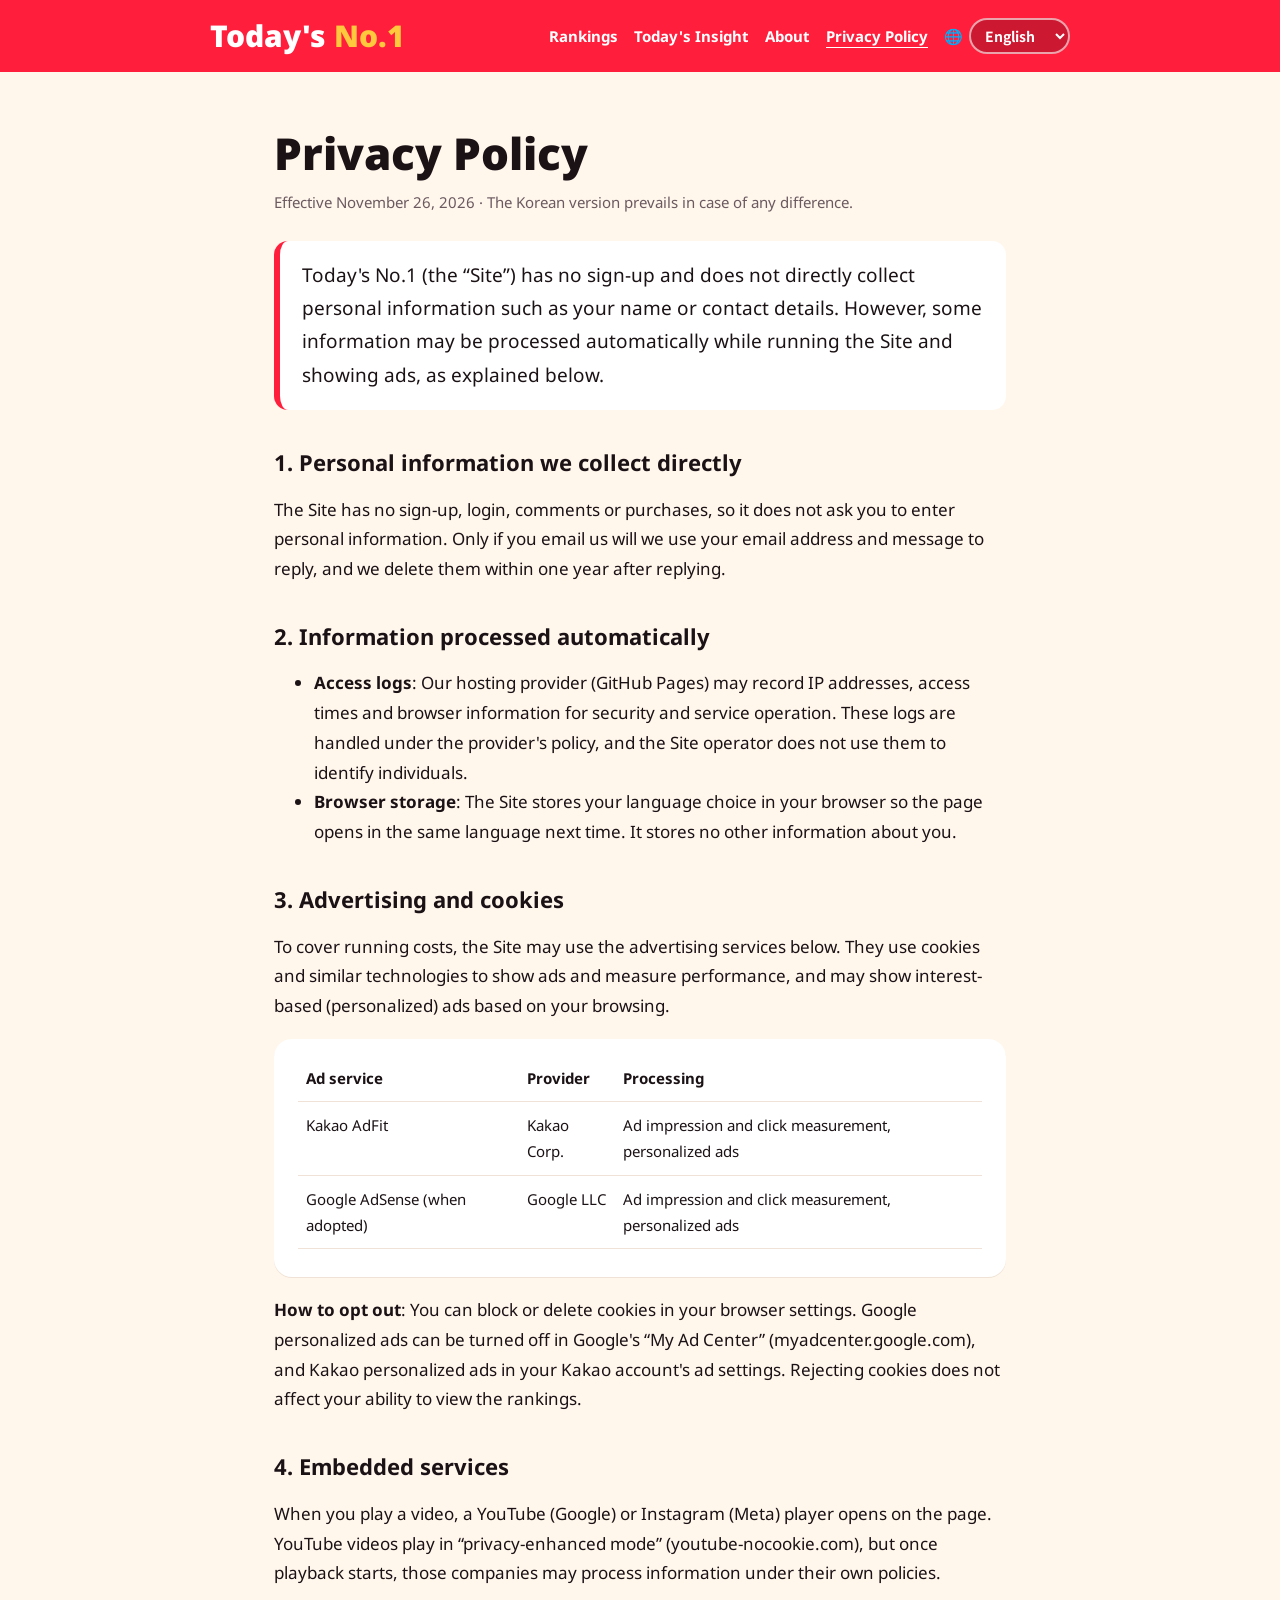
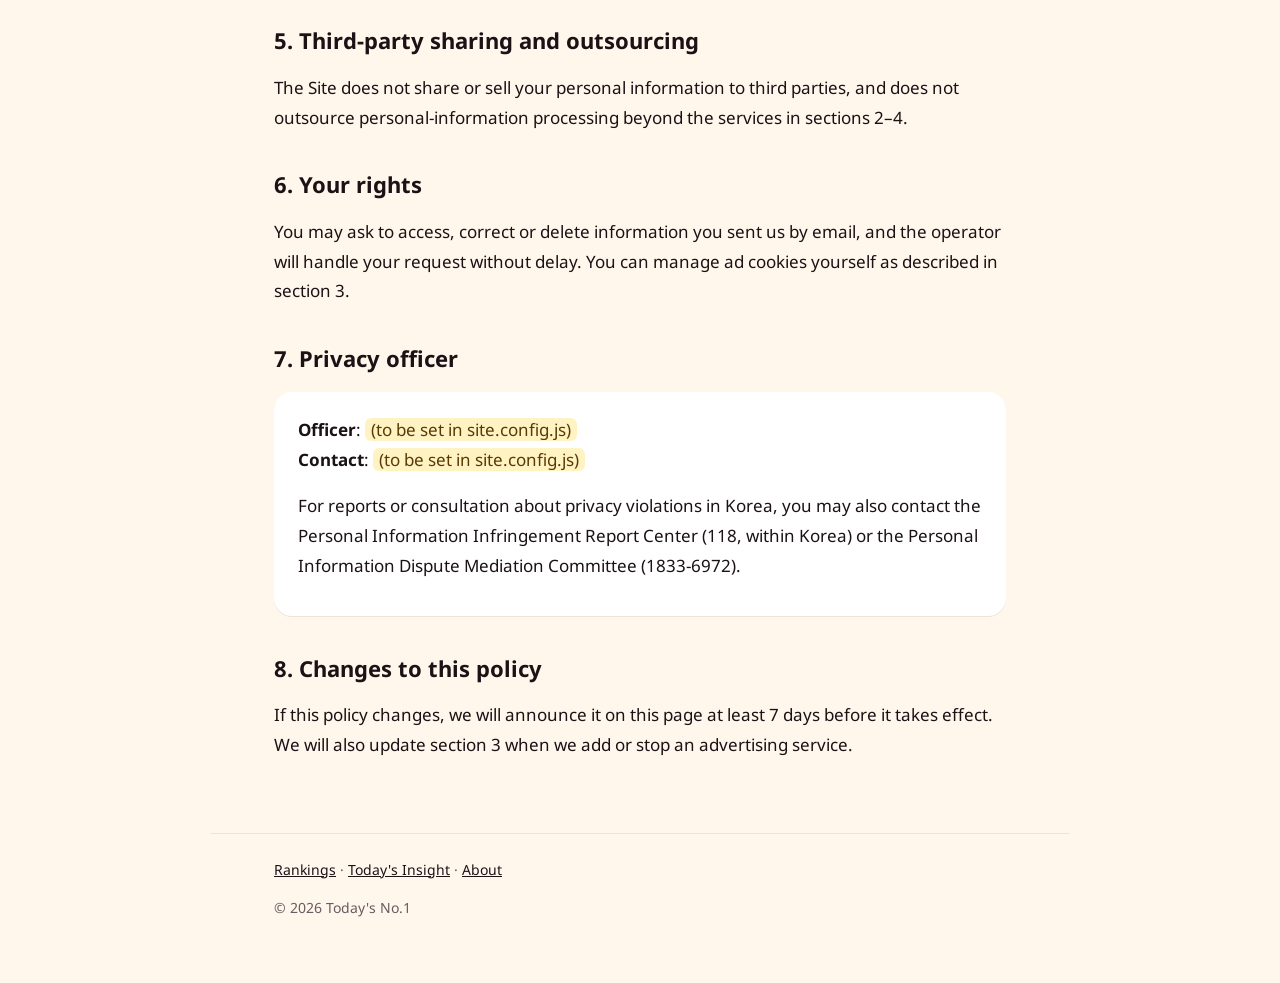
==== privacy.html @ 50cc7dae "오늘의 1위 사이트 첫 배포: 7개 언어, 설치형 앱, 서버 조회수 갱신 Co-Authored-By: Claude Opus 5.5 <noreply@anthropic.com> Cla" ====
<!DOCTYPE html>
<html lang="ko">
<head>
<meta charset="utf-8">
<meta name="viewport" content="width=device-width, initial-scale=1, viewport-fit=cover">
<title>개인정보처리방침 — 오늘의 1위</title>
<meta name="description" content="오늘의 1위 개인정보처리방침">
<link rel="icon" type="image/png" sizes="32x32" href="icons/favicon-32.png">
<link rel="manifest" href="manifest.webmanifest">
<link rel="apple-touch-icon" href="icons/apple-touch-icon.png">
<meta name="theme-color" content="#ff1f3d">
<link rel="preconnect" href="https://fonts.googleapis.com">
<link href="https://fonts.googleapis.com/css2?family=Black+Han+Sans&family=Noto+Sans+KR:wght@400;700&display=swap" rel="stylesheet">
<link rel="stylesheet" href="assets/doc.css">
</head>
<body data-title-en="Privacy Policy — Today's No.1">
<header class="top"><div class="top-in">
  <a class="logo" href="./" data-t="logo">오늘의 <span>1위</span></a>
  <nav aria-label="사이트"><a href="./" data-t="nav_rank">순위</a><a href="posts/" data-t="nav_post">오늘의 해설</a><a href="about.html" data-t="nav_about">소개</a><a href="privacy.html" aria-current="page" data-t="nav_privacy">개인정보처리방침</a><label class="lang">🌐<select class="langsel" aria-label="Language"></select></label></nav>
</div></header>
<main>
<div id="tnote" class="tnote" hidden></div>
<div data-lang="ko">
  <h1>개인정보처리방침</h1>
  <p class="meta">시행일 2026년 11월 26일</p>
  <p class="lead">오늘의 1위(이하 ‘사이트’)는 회원가입이 없으며, 이용자의 이름·연락처 같은 개인정보를 직접 수집하지 않습니다. 다만 사이트 운영과 광고 게재 과정에서 아래와 같이 일부 정보가 자동으로 처리될 수 있어 이를 알려 드립니다.</p>

  <h2>1. 직접 수집하는 개인정보</h2>
  <p>사이트는 회원가입, 로그인, 댓글, 구매 기능이 없으므로 이용자로부터 개인정보를 직접 입력받지 않습니다. 이용자가 문의 이메일을 보내는 경우에만 보낸 이메일 주소와 내용을 답변 목적으로 이용하며, 답변을 마친 뒤 1년 이내에 삭제합니다.</p>

  <h2>2. 자동으로 처리되는 정보</h2>
  <ul>
    <li><b>접속 기록</b>: 사이트를 제공하는 호스팅 업체(GitHub Pages)는 보안과 서비스 운영을 위해 접속 IP 주소, 접속 시각, 브라우저 정보 등을 기록할 수 있습니다. 이 기록은 호스팅 업체의 정책에 따라 처리되며 사이트 운영자는 이를 개인 식별 목적으로 이용하지 않습니다.</li>
    <li><b>브라우저 저장 공간</b>: 다음 방문 때 같은 언어로 열리도록 이용자가 고른 언어만 브라우저에 저장합니다. 그 밖의 이용자 정보는 저장하지 않습니다.</li>
  </ul>

  <h2>3. 광고와 쿠키</h2>
  <p>사이트는 운영비 마련을 위해 아래 광고 서비스를 이용할 수 있습니다. 이 서비스들은 광고를 보여 주고 성과를 측정하기 위해 쿠키 등 기기 식별 기술을 사용하며, 이용자의 방문 기록을 바탕으로 관심 기반(맞춤형) 광고를 제공할 수 있습니다.</p>
  <div class="card">
  <table>
    <thead><tr><th>광고 서비스</th><th>제공 회사</th><th>처리 내용</th></tr></thead>
    <tbody>
      <tr><td>카카오 애드핏</td><td>주식회사 카카오</td><td>광고 노출·클릭 측정, 맞춤형 광고</td></tr>
      <tr><td>Google 애드센스 (도입 시)</td><td>Google LLC</td><td>광고 노출·클릭 측정, 맞춤형 광고</td></tr>
    </tbody>
  </table>
  </div>
  <p><b>거부하는 방법</b>: 브라우저 설정에서 쿠키 저장을 거부하거나 삭제할 수 있습니다. Google 맞춤 광고는 Google ‘내 광고 센터’(myadcenter.google.com)에서, 카카오 맞춤형 광고는 카카오 계정의 광고 설정에서 끌 수 있습니다. 쿠키를 거부해도 사이트의 순위 보기 기능은 그대로 이용할 수 있습니다.</p>

  <h2>4. 외부 서비스 퍼가기</h2>
  <p>영상을 재생하면 YouTube(Google) 또는 Instagram(Meta)의 플레이어가 페이지 안에 열립니다. 유튜브 영상은 쿠키 사용을 줄인 ‘개인정보 보호 강화 모드’(youtube-nocookie.com)로 재생하지만, 재생을 시작하면 해당 회사가 자사 정책에 따라 정보를 처리할 수 있습니다.</p>

  <h2>5. 개인정보의 제3자 제공과 처리 위탁</h2>
  <p>사이트는 이용자의 개인정보를 제3자에게 제공하거나 판매하지 않습니다. 위 2~4항의 서비스 이용 외에 개인정보 처리를 위탁하지 않습니다.</p>

  <h2>6. 이용자의 권리</h2>
  <p>이용자는 문의 이메일로 보낸 자신의 정보에 대해 열람·정정·삭제를 요청할 수 있으며, 운영자는 지체 없이 처리합니다. 광고 쿠키는 위 3항의 방법으로 직접 관리할 수 있습니다.</p>

  <h2>7. 개인정보 보호책임자</h2>
  <div class="card">
    <p><b>책임자</b>: <span data-site="operator"></span><br><b>연락처</b>: <span data-site="email"></span></p>
    <p>개인정보 침해에 대한 신고나 상담은 개인정보침해신고센터(국번 없이 118), 개인정보분쟁조정위원회(1833-6972)에도 문의할 수 있습니다.</p>
  </div>

  <h2>8. 방침의 변경</h2>
  <p>이 방침이 바뀌는 경우 시행 7일 전부터 이 페이지에 알립니다. 광고 서비스를 새로 도입하거나 중단할 때도 3항을 고쳐 알립니다.</p>
</div>
<div data-lang="en" lang="en" hidden>
  <h1>Privacy Policy</h1>
  <p class="meta">Effective November 26, 2026 · The Korean version prevails in case of any difference.</p>
  <p class="lead">Today's No.1 (the “Site”) has no sign-up and does not directly collect personal information such as your name or contact details. However, some information may be processed automatically while running the Site and showing ads, as explained below.</p>

  <h2>1. Personal information we collect directly</h2>
  <p>The Site has no sign-up, login, comments or purchases, so it does not ask you to enter personal information. Only if you email us will we use your email address and message to reply, and we delete them within one year after replying.</p>

  <h2>2. Information processed automatically</h2>
  <ul>
    <li><b>Access logs</b>: Our hosting provider (GitHub Pages) may record IP addresses, access times and browser information for security and service operation. These logs are handled under the provider's policy, and the Site operator does not use them to identify individuals.</li>
    <li><b>Browser storage</b>: The Site stores your language choice in your browser so the page opens in the same language next time. It stores no other information about you.</li>
  </ul>

  <h2>3. Advertising and cookies</h2>
  <p>To cover running costs, the Site may use the advertising services below. They use cookies and similar technologies to show ads and measure performance, and may show interest-based (personalized) ads based on your browsing.</p>
  <div class="card">
  <table>
    <thead><tr><th>Ad service</th><th>Provider</th><th>Processing</th></tr></thead>
    <tbody>
      <tr><td>Kakao AdFit</td><td>Kakao Corp.</td><td>Ad impression and click measurement, personalized ads</td></tr>
      <tr><td>Google AdSense (when adopted)</td><td>Google LLC</td><td>Ad impression and click measurement, personalized ads</td></tr>
    </tbody>
  </table>
  </div>
  <p><b>How to opt out</b>: You can block or delete cookies in your browser settings. Google personalized ads can be turned off in Google's “My Ad Center” (myadcenter.google.com), and Kakao personalized ads in your Kakao account's ad settings. Rejecting cookies does not affect your ability to view the rankings.</p>

  <h2>4. Embedded services</h2>
  <p>When you play a video, a YouTube (Google) or Instagram (Meta) player opens on the page. YouTube videos play in “privacy-enhanced mode” (youtube-nocookie.com), but once playback starts, those companies may process information under their own policies.</p>

  <h2>5. Third-party sharing and outsourcing</h2>
  <p>The Site does not share or sell your personal information to third parties, and does not outsource personal-information processing beyond the services in sections 2–4.</p>

  <h2>6. Your rights</h2>
  <p>You may ask to access, correct or delete information you sent us by email, and the operator will handle your request without delay. You can manage ad cookies yourself as described in section 3.</p>

  <h2>7. Privacy officer</h2>
  <div class="card">
    <p><b>Officer</b>: <span data-site="operator"></span><br><b>Contact</b>: <span data-site="email"></span></p>
    <p>For reports or consultation about privacy violations in Korea, you may also contact the Personal Information Infringement Report Center (118, within Korea) or the Personal Information Dispute Mediation Committee (1833-6972).</p>
  </div>

  <h2>8. Changes to this policy</h2>
  <p>If this policy changes, we will announce it on this page at least 7 days before it takes effect. We will also update section 3 when we add or stop an advertising service.</p>
</div>
</main>
<footer><a href="./" data-t="nav_rank">순위</a> · <a href="posts/" data-t="nav_post">오늘의 해설</a> · <a href="about.html" data-t="nav_about">소개</a><p id="fop"></p></footer>
<script src="site.config.js"></script>
<script src="assets/doc.js"></script>
</body>
</html>
---- assets/doc.css ----
/* 소개·개인정보처리방침·해설 페이지 공용 스타일 */
:root{color-scheme:light dark;--bg:light-dark(#fff6ec,#140f13);--card:light-dark(#fff,#211a20);--ink:light-dark(#1b1216,#fbf3ee);--sub:light-dark(#6b5a60,#bfaeb4);--line:light-dark(#f0e2d6,#33282f);--c:#ff1f3d;--gold:#ffc83d}
*{box-sizing:border-box;min-width:0}
body{margin:0;background:var(--bg);color:var(--ink);font:17px/1.75 "Noto Sans KR",system-ui,sans-serif;overflow-x:clip}
a{color:var(--c)}
.top{background:var(--c);color:#fff;padding:18px max(5vw,16px)}
.top-in{max-width:860px;margin:0 auto;display:flex;flex-wrap:wrap;align-items:center;justify-content:space-between;gap:8px 18px}
.logo{font:400 30px/1 "Black Han Sans",sans-serif;color:#fff;text-decoration:none}
.logo span{color:var(--gold)}
.top nav{display:flex;flex-wrap:wrap;gap:4px 16px;font-size:15px;font-weight:700}
.top nav a{color:#fff;text-decoration:none;min-height:36px;display:inline-flex;align-items:center}
.top nav a[aria-current]{text-decoration:underline;text-underline-offset:5px}
main{max-width:860px;margin:0 auto;padding:clamp(24px,5vw,56px) max(5vw,16px)}
h1{font:400 clamp(30px,5vw,44px)/1.15 "Black Han Sans",sans-serif;margin:0 0 10px;text-wrap:balance}
h2{font-size:22px;line-height:1.35;margin:38px 0 10px}
h3{font-size:18px;margin:24px 0 6px}
.meta{color:var(--sub);font-size:15px;margin:0 0 26px}
.lead{font-size:19px;color:var(--ink);background:var(--card);border-left:6px solid var(--c);border-radius:14px;padding:18px 22px;margin:0 0 10px}
.card{background:var(--card);border-radius:18px;padding:6px 24px 18px;margin:18px 0;box-shadow:0 1px 0 var(--line)}
table{width:100%;border-collapse:collapse;font-size:15px;margin:10px 0}
th,td{text-align:left;padding:10px 8px;border-bottom:1px solid var(--line);vertical-align:top}
td.n{text-align:right;white-space:nowrap;font-variant-numeric:tabular-nums}
.fill{background:#fff3c4;color:#5a3a00;border-radius:6px;padding:0 6px}
.posts{list-style:none;padding:0;margin:0}
.posts li{margin:0 0 14px}
.posts a{display:block;background:var(--card);border-radius:18px;padding:18px 22px;text-decoration:none;color:inherit;border-left:6px solid var(--c)}
.posts small{color:var(--c);font-weight:700}
.posts strong{display:block;font-size:20px;line-height:1.35;margin:2px 0 4px}
.posts p{margin:0;color:var(--sub);font-size:15px}
.adslot{text-align:center;margin:28px 0}.adslot:empty{display:none}
.adslot .adlabel{display:block;font-size:11px;color:var(--sub)}
footer{max-width:860px;margin:0 auto;padding:24px max(5vw,16px) 48px;color:var(--sub);font-size:14px;border-top:1px solid var(--line)}
footer a{color:var(--ink)}
a:focus-visible{outline:3px solid var(--gold);outline-offset:2px}
@media(max-width:600px){body{font-size:16px}table{font-size:13px}}
.lang{display:inline-flex;align-items:center;gap:6px;color:#fff}
.langsel{font:700 14px "Noto Sans KR",sans-serif;min-height:36px;border-radius:999px;border:2px solid rgba(255,255,255,.6);background:rgba(0,0,0,.2);color:#fff;padding:0 10px;cursor:pointer}
.langsel option{color:#111;background:#fff}
.langsel:focus-visible{outline:3px solid var(--gold);outline-offset:2px}
.tnote{background:#fff3c4;color:#5a3a00;border-radius:12px;padding:12px 16px;margin:0 0 22px;font-size:15px}
.tnote a{color:#5a3a00;font-weight:700}
:root:not([lang=ko]) h1,:root:not([lang=ko]) .logo{font-family:"Noto Sans","Noto Sans SC","Noto Sans JP","Noto Sans KR",system-ui,sans-serif;font-weight:900}
:root[lang=zh-CN] body{font-family:"Noto Sans SC","Noto Sans KR",system-ui,sans-serif}
:root[lang=ja] body{font-family:"Noto Sans JP","Noto Sans KR",system-ui,sans-serif}
:root[lang=en] body,:root[lang=es] body,:root[lang=fr] body,:root[lang=ru] body{font-family:"Noto Sans","Noto Sans KR",system-ui,sans-serif}
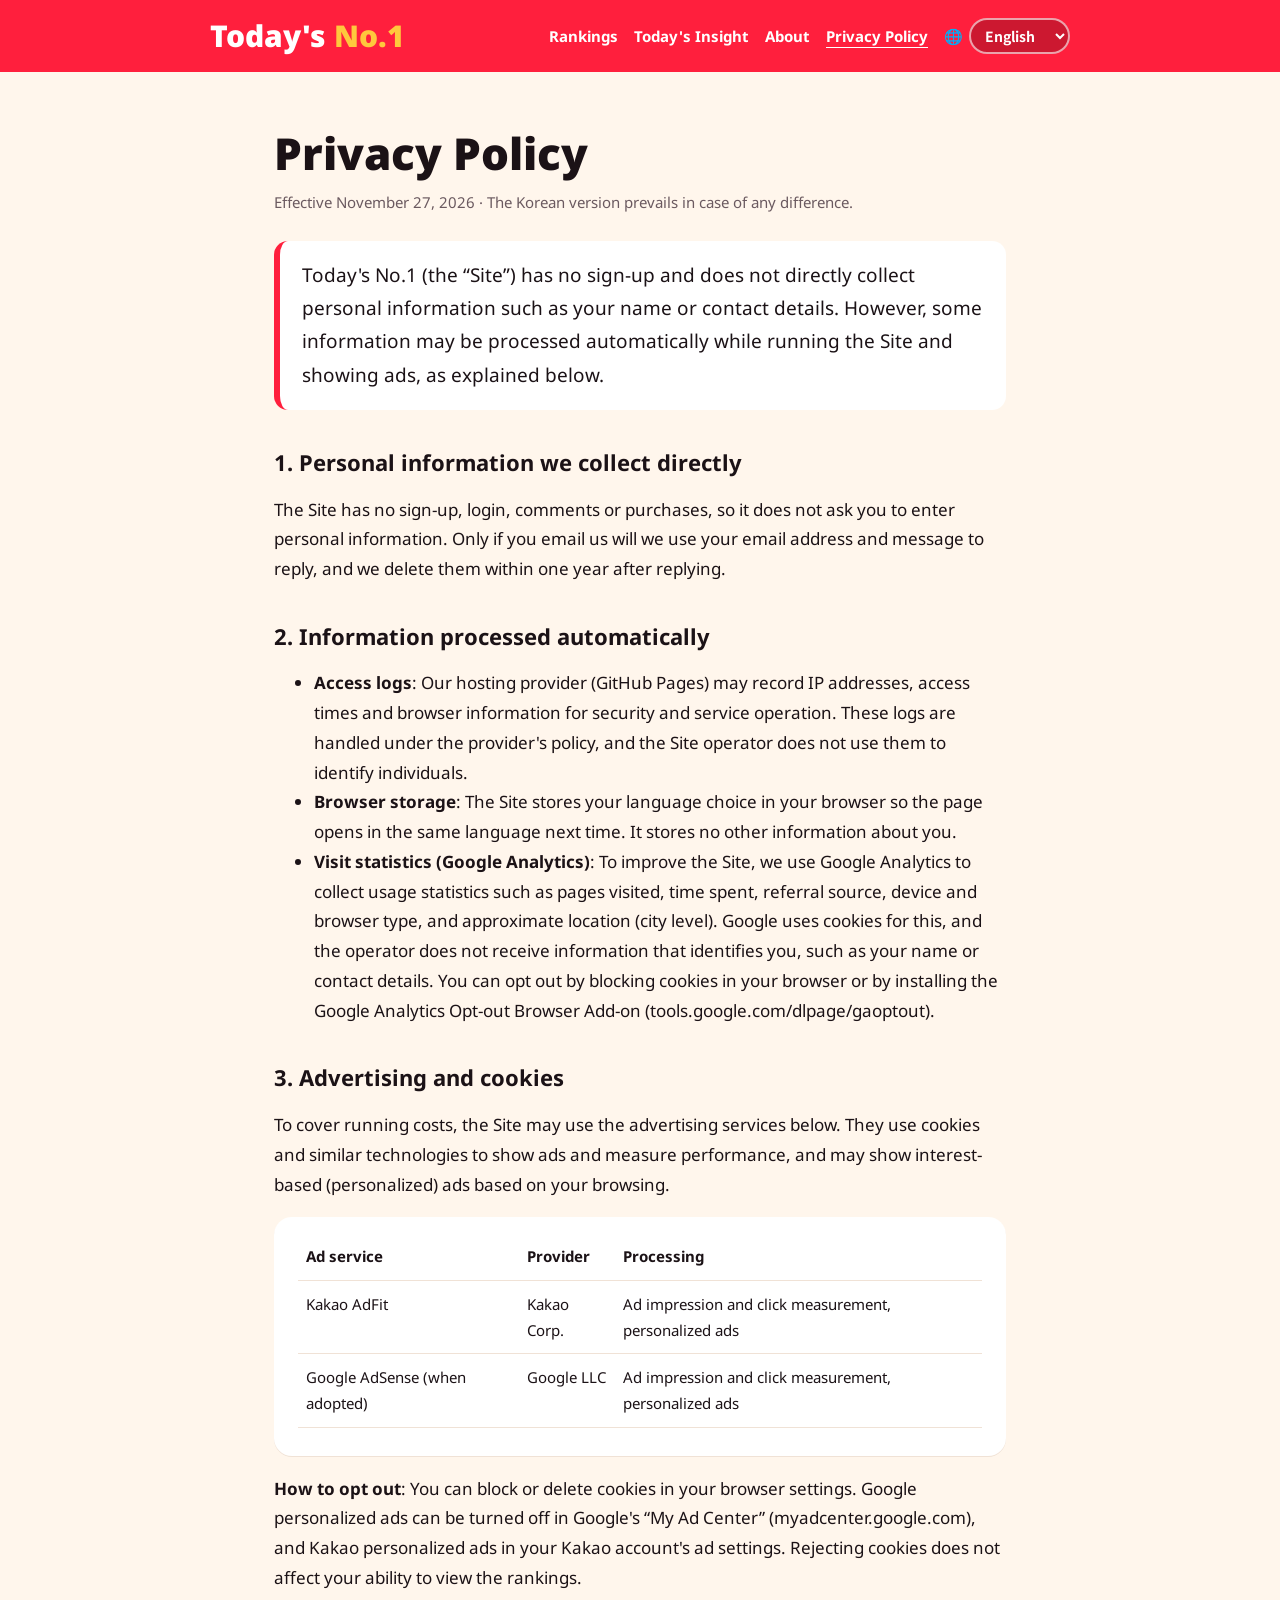
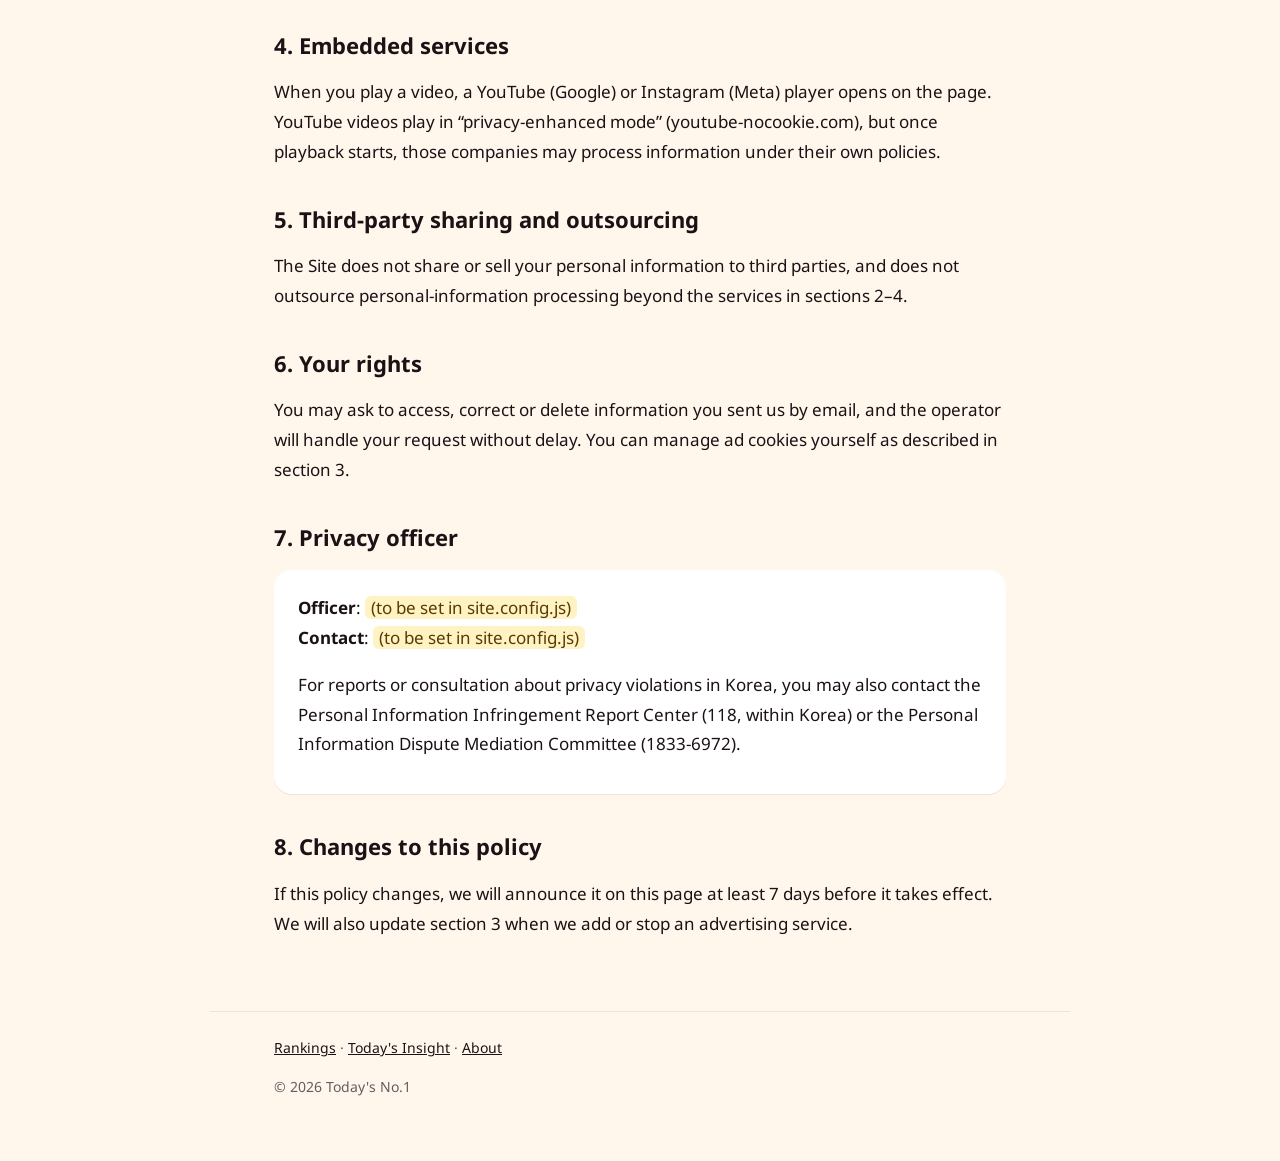
==== commit d663d17f: "구글 애널리틱스 방문자 통계 연결 준비 (측정 ID만 넣으면 작동), 개인정보처리방침 반영 Co-Authored-By: Claude Opus 5.5 <noreply@anthropi" ====
--- a/privacy.html
+++ b/privacy.html
@@ -22,7 +22,7 @@
 <div id="tnote" class="tnote" hidden></div>
 <div data-lang="ko">
   <h1>개인정보처리방침</h1>
-  <p class="meta">시행일 2026년 11월 26일</p>
+  <p class="meta">시행일 2026년 11월 27일</p>
   <p class="lead">오늘의 1위(이하 ‘사이트’)는 회원가입이 없으며, 이용자의 이름·연락처 같은 개인정보를 직접 수집하지 않습니다. 다만 사이트 운영과 광고 게재 과정에서 아래와 같이 일부 정보가 자동으로 처리될 수 있어 이를 알려 드립니다.</p>
 
   <h2>1. 직접 수집하는 개인정보</h2>
@@ -32,6 +32,7 @@
   <ul>
     <li><b>접속 기록</b>: 사이트를 제공하는 호스팅 업체(GitHub Pages)는 보안과 서비스 운영을 위해 접속 IP 주소, 접속 시각, 브라우저 정보 등을 기록할 수 있습니다. 이 기록은 호스팅 업체의 정책에 따라 처리되며 사이트 운영자는 이를 개인 식별 목적으로 이용하지 않습니다.</li>
     <li><b>브라우저 저장 공간</b>: 다음 방문 때 같은 언어로 열리도록 이용자가 고른 언어만 브라우저에 저장합니다. 그 밖의 이용자 정보는 저장하지 않습니다.</li>
+    <li><b>방문 통계(Google Analytics)</b>: 사이트 개선을 위해 Google Analytics로 방문 페이지, 머문 시간, 들어온 경로, 기기·브라우저 종류, 대략적인 지역(도시 단위) 같은 이용 통계를 수집합니다. 이 과정에서 Google이 쿠키를 사용하며, 운영자는 이름·연락처처럼 개인을 알아볼 수 있는 정보를 받지 않습니다. 원하지 않으시면 브라우저에서 쿠키를 차단하거나 Google 애널리틱스 차단 부가 기능(tools.google.com/dlpage/gaoptout)을 쓰실 수 있습니다.</li>
   </ul>
 
   <h2>3. 광고와 쿠키</h2>
@@ -67,7 +68,7 @@
 </div>
 <div data-lang="en" lang="en" hidden>
   <h1>Privacy Policy</h1>
-  <p class="meta">Effective November 26, 2026 · The Korean version prevails in case of any difference.</p>
+  <p class="meta">Effective November 27, 2026 · The Korean version prevails in case of any difference.</p>
   <p class="lead">Today's No.1 (the “Site”) has no sign-up and does not directly collect personal information such as your name or contact details. However, some information may be processed automatically while running the Site and showing ads, as explained below.</p>
 
   <h2>1. Personal information we collect directly</h2>
@@ -77,6 +78,7 @@
   <ul>
     <li><b>Access logs</b>: Our hosting provider (GitHub Pages) may record IP addresses, access times and browser information for security and service operation. These logs are handled under the provider's policy, and the Site operator does not use them to identify individuals.</li>
     <li><b>Browser storage</b>: The Site stores your language choice in your browser so the page opens in the same language next time. It stores no other information about you.</li>
+    <li><b>Visit statistics (Google Analytics)</b>: To improve the Site, we use Google Analytics to collect usage statistics such as pages visited, time spent, referral source, device and browser type, and approximate location (city level). Google uses cookies for this, and the operator does not receive information that identifies you, such as your name or contact details. You can opt out by blocking cookies in your browser or by installing the Google Analytics Opt-out Browser Add-on (tools.google.com/dlpage/gaoptout).</li>
   </ul>
 
   <h2>3. Advertising and cookies</h2>
